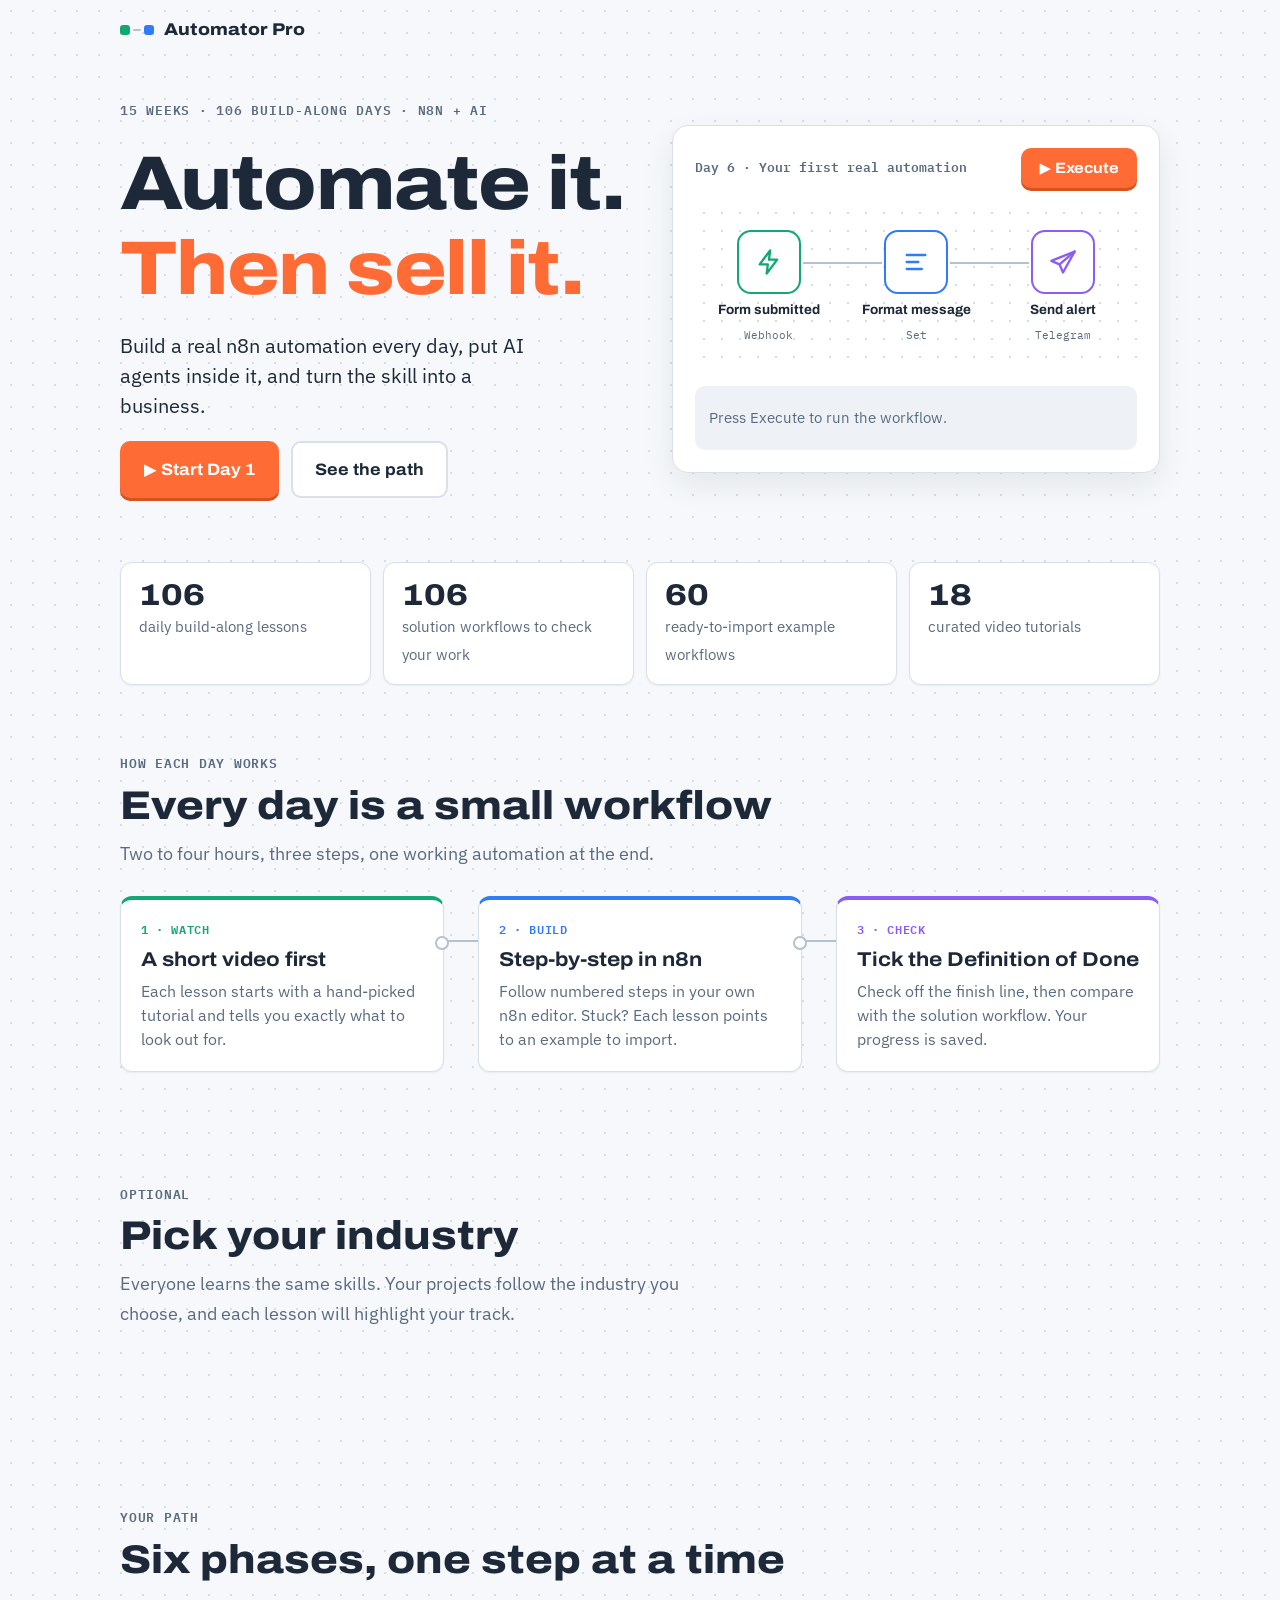
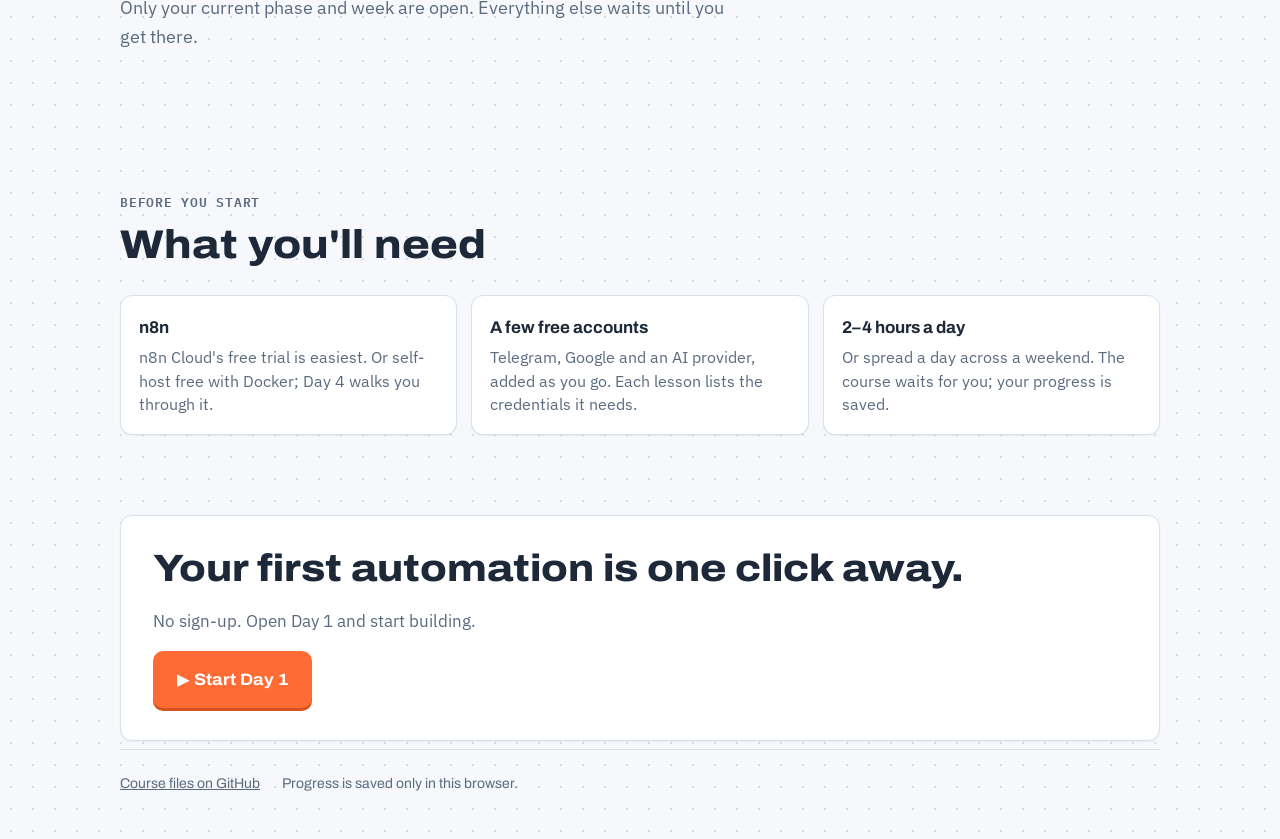
==== index.html @ a8061571 "Add course website: landing page and lesson viewer A bright, canvas-styled static site over the exis" ====
<!doctype html>
<html lang="en">
<head>
<meta charset="utf-8">
<meta name="viewport" content="width=device-width, initial-scale=1, viewport-fit=cover">
<meta name="description" content="Automator Pro: a 15-week, build-along n8n course. Build a real automation every day, add AI agents, then turn it into a business.">
<title>Automator Pro</title>
<link rel="preconnect" href="https://fonts.googleapis.com">
<link rel="preconnect" href="https://fonts.gstatic.com" crossorigin>
<link rel="stylesheet" href="https://fonts.googleapis.com/css2?family=Archivo:wdth,wght@100..125,500..800&family=IBM+Plex+Mono:wght@400;600&family=IBM+Plex+Sans:wght@400;600&display=swap">
<link rel="stylesheet" href="assets/theme.css">
<style>
.wrap{max-width:1040px;margin:0 auto}
.narrow{max-width:760px}

/* hero */
.hero{display:grid;grid-template-columns:1.05fr 1fr;gap:40px;align-items:center;padding-block:40px 64px}
.hero-copy{display:grid;gap:20px}
.hero h1{font-size:clamp(44px,7vw,76px);font-weight:800;letter-spacing:-.02em}
.hero h1 span{color:var(--run)}
.lede{font-size:20px;line-height:1.5;color:var(--ink);max-width:34ch}
.actions{display:flex;flex-wrap:wrap;gap:12px}
.resume{font-family:var(--display);font-size:14.5px;color:var(--muted)}
.facts{display:flex;flex-wrap:wrap;gap:8px}

/* demo canvas */
.demo{padding:22px;display:grid;gap:16px;background:var(--surface);border:1.5px solid var(--line);border-radius:16px;box-shadow:0 12px 32px rgba(29,41,57,.08)}
.demo-head{display:flex;justify-content:space-between;align-items:center;gap:10px}
.demo-head b{font-family:var(--mono);font-size:13px;font-weight:600;color:var(--muted)}
.flow{position:relative;display:grid;grid-template-columns:1fr 1fr 1fr;gap:28px;padding-block:10px;background-image:radial-gradient(var(--dots) 1.2px, transparent 1.3px);background-size:18px 18px;border-radius:10px;padding:26px 14px}
.flow .n{position:relative;display:grid;justify-items:center;gap:8px;text-align:center}
.flow .box{width:64px;height:64px;border-radius:14px;background:var(--surface);border:2px solid var(--c);display:flex;align-items:center;justify-content:center;position:relative;transition:box-shadow .2s ease}
.flow .box svg{width:28px;height:28px;stroke:var(--c);fill:none;stroke-width:2;stroke-linecap:round;stroke-linejoin:round}
.flow .n:not(:last-of-type)::after{content:"";position:absolute;top:32px;left:calc(50% + 34px);width:calc(100% - 68px + 28px);height:2px;background:var(--wire)}
.flow .label{font-family:var(--display);font-weight:700;font-size:13.5px;line-height:1.2}
.flow .sub{font-family:var(--mono);font-size:11px;color:var(--muted)}
.flow .tick{position:absolute;right:-8px;top:-8px;width:22px;height:22px;border-radius:50%;background:var(--ok);color:#fff;font-size:13px;display:flex;align-items:center;justify-content:center;opacity:0;transform:scale(.4);transition:all .2s ease}
.flow .n.done .tick{opacity:1;transform:scale(1)}
.flow .n.active .box{box-shadow:0 0 0 6px color-mix(in srgb, var(--c) 18%, transparent)}
.packet{position:absolute;top:calc(26px + 32px - 6px);left:0;width:12px;height:12px;border-radius:50%;background:var(--run);opacity:0;pointer-events:none}
.output{display:flex;gap:12px;align-items:flex-start;background:var(--surface-2);border-radius:10px;padding:12px 14px;font-size:15px;min-height:64px}
.output .icon{flex:0 0 auto;width:34px;height:34px;border-radius:50%;background:var(--action);color:#fff;display:flex;align-items:center;justify-content:center;font-weight:700;font-family:var(--display)}
.output .msg{line-height:1.45}
.output .msg b{font-family:var(--display)}
.output.idle{color:var(--muted);align-items:center}
.output.pop{animation:pop .35s ease}
@keyframes pop{from{transform:translateY(6px);opacity:0}to{transform:none;opacity:1}}

/* stats */
.stats{display:grid;grid-template-columns:repeat(4,1fr);gap:12px;margin-bottom:12px}
.stat{padding:16px 18px}
.stat b{display:block;font-family:var(--display);font-stretch:115%;font-weight:800;font-size:30px;line-height:1.1;font-variant-numeric:tabular-nums}
.stat span{font-size:14.5px;color:var(--muted)}

section{padding-block:56px}
.head{display:grid;gap:10px;margin-bottom:28px}
.head h2{font-size:clamp(28px,4.5vw,40px);font-weight:800}
.head .sub{color:var(--muted);font-size:18px;max-width:56ch}

/* how: three nodes joined by wires */
.how{display:grid;grid-template-columns:repeat(3,1fr);gap:34px}
.how .node{position:relative;padding:20px;display:grid;gap:8px;align-content:start;border-top:4px solid var(--c)}
.how .node:not(:last-child)::after{content:"";position:absolute;top:40px;right:-36px;width:36px;height:2px;background:var(--wire)}
.how .node:not(:last-child)::before{content:"";position:absolute;top:36px;right:-6px;width:10px;height:10px;border-radius:50%;background:var(--surface);border:2px solid var(--wire);z-index:1}
.how .k{font-family:var(--mono);font-size:12px;font-weight:600;color:var(--c);text-transform:uppercase;letter-spacing:.05em}
.how h3{font-size:20px}
.how p{color:var(--muted);font-size:15.5px;line-height:1.55}

/* tracks */
.tracks{display:flex;flex-wrap:wrap;gap:10px}
.tracks button{font-family:var(--display);font-weight:600;font-size:15px;background:var(--surface);border:1.5px solid var(--line);border-radius:999px;padding:9px 16px;cursor:pointer;color:var(--ink)}
.tracks button:hover{border-color:var(--ink)}
.tracks button[aria-pressed="true"]{background:var(--ink);color:#fff;border-color:var(--ink)}
.track-note{margin-top:14px;font-size:15.5px;color:var(--muted);min-height:1.6em}

/* path: phases as a vertical workflow */
.path{display:grid}
.phase{position:relative;padding-left:52px;padding-bottom:16px}
.phase::before{content:"";position:absolute;left:17px;top:38px;bottom:-2px;width:2px;background:var(--wire)}
.phase:last-child::before{display:none}
.pin{position:absolute;left:0;top:6px;width:36px;height:36px;border-radius:10px;background:var(--surface);border:2px solid var(--c);display:flex;align-items:center;justify-content:center;font-family:var(--display);font-weight:800;color:var(--c)}
.phase.current .pin{background:var(--c);color:#fff}
.phase > details{background:var(--surface);border:1.5px solid var(--line);border-radius:12px}
.phase.current > details{border-color:var(--c)}
.phase summary,.week summary{list-style:none;cursor:pointer}
.phase summary::-webkit-details-marker,.week summary::-webkit-details-marker{display:none}
.phase > details > summary{padding:16px 18px;display:grid;gap:4px}
.meta{display:flex;justify-content:space-between;gap:10px;font-family:var(--mono);font-size:12.5px;font-weight:600;color:var(--c);text-transform:uppercase;letter-spacing:.04em}
.meta em{font-style:normal;color:var(--muted);text-transform:none;letter-spacing:0;font-weight:400}
.phase h3{font-size:21px}
.phase .outcome{color:var(--muted);font-size:15.5px;line-height:1.5}
.toggle{font-family:var(--display);font-weight:700;font-size:14px;margin-top:4px}
details[open] > summary .toggle .show{display:none}
details:not([open]) > summary .toggle .hide{display:none}
.weeks{padding:0 12px 12px;display:grid;gap:6px}
.week{border-radius:10px;background:var(--surface-2)}
.week > summary{display:grid;grid-template-columns:auto 1fr auto;gap:12px;align-items:center;padding:11px 14px}
.week .wn{font-family:var(--mono);font-size:12.5px;color:var(--muted)}
.week .wt{font-family:var(--display);font-weight:700;font-size:15.5px}
.week .wp{font-family:var(--mono);font-size:12px;color:var(--muted)}
.days{list-style:none;margin:0;padding:0 8px 8px;display:grid;gap:2px}
.days a{display:grid;grid-template-columns:62px 1fr auto;gap:10px;align-items:center;text-decoration:none;color:var(--ink);padding:8px 10px;border-radius:8px;background:var(--surface)}
.days a:hover{outline:1.5px solid var(--c)}
.days .dn{font-family:var(--mono);font-size:12.5px;color:var(--muted)}
.days .dt{font-size:15.5px}
.days .ds{font-family:var(--mono);font-size:11.5px;color:var(--muted)}
.days .ds.done{color:var(--ok);font-weight:600}
.days a.next .dt{font-weight:600}
.days a.next .ds{color:var(--run);font-weight:600}

/* need */
.need{display:grid;grid-template-columns:repeat(3,1fr);gap:14px}
.need .node{padding:18px}
.need b{display:block;font-family:var(--display);font-size:17px;margin-bottom:4px}
.need p{font-size:15.5px;color:var(--muted);line-height:1.5}

.final{display:grid;gap:16px;justify-items:start;padding:32px;margin-block:24px 8px}
.final h2{font-size:clamp(26px,4.5vw,38px);font-weight:800}
.final p{color:var(--muted)}
footer{border-top:1px solid var(--line);padding-block:22px 44px;display:flex;flex-wrap:wrap;gap:10px 22px;font-family:var(--display);font-size:14px;color:var(--muted)}
footer a{color:var(--muted)}

@media (max-width:860px){
  .hero{grid-template-columns:1fr;gap:28px;padding-block:20px 44px}
  .stats{grid-template-columns:repeat(2,1fr)}
  .how{grid-template-columns:1fr;gap:26px}
  .how .node:not(:last-child)::after{top:auto;bottom:-26px;right:auto;left:40px;width:2px;height:26px}
  .how .node:not(:last-child)::before{top:auto;bottom:-6px;right:auto;left:36px}
  .need{grid-template-columns:1fr}
}
@media (max-width:520px){
  .flow{gap:14px;padding:22px 6px}
  .flow .box{width:54px;height:54px}
  .flow .n:not(:last-of-type)::after{top:27px;left:calc(50% + 29px);width:calc(100% - 58px + 14px)}
  .packet{top:calc(22px + 27px - 6px)}
  .btn.full-sm{width:100%}
  .days a{grid-template-columns:54px 1fr auto}
  .final{padding:22px}
}
@media (prefers-reduced-motion:reduce){.output.pop{animation:none}.flow .tick{transition:none}}
</style>
</head>
<body>
<div class="wrap">

<nav class="top" aria-label="Site">
  <a class="brand" href="index.html"><span class="brand-mark" aria-hidden="true"><i></i><i></i><i></i></span>Automator Pro</a>
  <a class="chip" id="track-chip" href="#tracks" hidden></a>
</nav>

<header class="hero">
  <div class="hero-copy">
    <p class="eyebrow">15 weeks · 106 build-along days · n8n + AI</p>
    <h1>Automate it.<br><span>Then sell it.</span></h1>
    <p class="lede">Build a real n8n automation every day, put AI agents inside it, and turn the skill into a business.</p>
    <div class="actions">
      <a class="btn run full-sm" id="cta" href="day.html?day=1">▶ Start Day 1</a>
      <a class="btn ghost full-sm" href="#path">See the path</a>
    </div>
    <p class="resume" id="resume" hidden></p>
  </div>

  <div class="demo" aria-labelledby="demo-title">
    <div class="demo-head">
      <b id="demo-title">Day 6 · Your first real automation</b>
      <button class="btn run" id="run" type="button" style="padding:9px 16px;font-size:15px">▶ Execute</button>
    </div>
    <div class="flow" id="flow">
      <div class="n" style="--c:var(--trigger)">
        <div class="box"><svg viewBox="0 0 24 24" aria-hidden="true"><path d="M13 2 4 14h7l-1 8 9-12h-7z"/></svg><span class="tick">✓</span></div>
        <span class="label">Form submitted</span><span class="sub">Webhook</span>
      </div>
      <div class="n" style="--c:var(--action)">
        <div class="box"><svg viewBox="0 0 24 24" aria-hidden="true"><path d="M4 6h16M4 12h10M4 18h13"/></svg><span class="tick">✓</span></div>
        <span class="label">Format message</span><span class="sub">Set</span>
      </div>
      <div class="n" style="--c:var(--ai)">
        <div class="box"><svg viewBox="0 0 24 24" aria-hidden="true"><path d="M22 3 2 11l7 3 3 7z"/><path d="m9 14 13-11"/></svg><span class="tick">✓</span></div>
        <span class="label">Send alert</span><span class="sub">Telegram</span>
      </div>
      <span class="packet" id="packet" aria-hidden="true"></span>
    </div>
    <div class="output idle" id="output" aria-live="polite">Press Execute to run the workflow.</div>
  </div>
</header>

<div class="stats">
  <div class="node stat"><b>106</b><span>daily build-along lessons</span></div>
  <div class="node stat"><b>106</b><span>solution workflows to check your work</span></div>
  <div class="node stat"><b>60</b><span>ready-to-import example workflows</span></div>
  <div class="node stat"><b>18</b><span>curated video tutorials</span></div>
</div>

<section id="how">
  <div class="head">
    <p class="eyebrow">How each day works</p>
    <h2>Every day is a small workflow</h2>
    <p class="sub">Two to four hours, three steps, one working automation at the end.</p>
  </div>
  <div class="how">
    <div class="node" style="--c:var(--trigger)"><span class="k">1 · Watch</span><h3>A short video first</h3><p>Each lesson starts with a hand-picked tutorial and tells you exactly what to look out for.</p></div>
    <div class="node" style="--c:var(--action)"><span class="k">2 · Build</span><h3>Step-by-step in n8n</h3><p>Follow numbered steps in your own n8n editor. Stuck? Each lesson points to an example to import.</p></div>
    <div class="node" style="--c:var(--ai)"><span class="k">3 · Check</span><h3>Tick the Definition of Done</h3><p>Check off the finish line, then compare with the solution workflow. Your progress is saved.</p></div>
  </div>
</section>

<section id="tracks">
  <div class="head">
    <p class="eyebrow">Optional</p>
    <h2>Pick your industry</h2>
    <p class="sub">Everyone learns the same skills. Your projects follow the industry you choose, and each lesson will highlight your track.</p>
  </div>
  <div class="tracks" id="track-buttons" role="group" aria-label="Industry tracks"></div>
  <p class="track-note" id="track-note"></p>
</section>

<section id="path">
  <div class="head">
    <p class="eyebrow">Your path</p>
    <h2>Six phases, one step at a time</h2>
    <p class="sub">Only your current phase and week are open. Everything else waits until you get there.</p>
  </div>
  <div class="path narrow" id="path-list"></div>
</section>

<section id="need">
  <div class="head">
    <p class="eyebrow">Before you start</p>
    <h2>What you'll need</h2>
  </div>
  <div class="need">
    <div class="node"><b>n8n</b><p>n8n Cloud's free trial is easiest. Or self-host free with Docker; Day 4 walks you through it.</p></div>
    <div class="node"><b>A few free accounts</b><p>Telegram, Google and an AI provider, added as you go. Each lesson lists the credentials it needs.</p></div>
    <div class="node"><b>2–4 hours a day</b><p>Or spread a day across a weekend. The course waits for you; your progress is saved.</p></div>
  </div>
</section>

<div class="node final">
  <h2>Your first automation is one click away.</h2>
  <p>No sign-up. Open Day 1 and start building.</p>
  <a class="btn run" id="cta-2" href="day.html?day=1">▶ Start Day 1</a>
</div>

<footer>
  <a href="https://github.com/SHIELD-T/n8n-workflows" target="_blank" rel="noopener">Course files on GitHub</a>
  <span>Progress is saved only in this browser.</span>
</footer>
</div>

<script src="assets/manifest.js"></script>
<script src="assets/progress.js"></script>
<script>
(function () {
  var C = window.AP_COURSE, days = C.days, state = AP.load();
  var colors = { 1: "--trigger", 2: "--action", 3: "--ai", 4: "--tools", 5: "--biz", 6: "--adv" };
  var weekPhase = {};
  C.phases.forEach(function (p) { p.weeks.forEach(function (w) { weekPhase[w] = p.phase; }); });

  // Continue where you left off.
  var nextDay = AP.nextDay(state, days);
  var next = days[nextDay - 1];
  var started = days.some(function (d) { return AP.touched(state, d.day); });
  if (started) {
    ["cta", "cta-2"].forEach(function (id) {
      var a = document.getElementById(id);
      a.href = "day.html?day=" + nextDay;
      a.textContent = "▶ Continue with Day " + nextDay;
    });
    var done = days.filter(function (d) { return AP.percent(state, d.day) === 100; }).length;
    var r = document.getElementById("resume");
    r.textContent = "Welcome back. " + done + " of " + days.length + " days done. Up next: " + next.title + ".";
    r.hidden = false;
  }

  // Industry tracks.
  var box = document.getElementById("track-buttons"), note = document.getElementById("track-note"),
      chip = document.getElementById("track-chip");
  function renderTrack() {
    var current = AP.getTrack(), t = AP.trackById(current);
    Array.prototype.forEach.call(box.children, function (b) { b.setAttribute("aria-pressed", String(b.dataset.id === current)); });
    note.textContent = t ? "Nice. Each lesson's Industry Track section will be tuned to " + t.label + ". Tap it again to clear." : "";
    chip.hidden = !t;
    if (t) chip.textContent = "Track: " + t.label;
  }
  AP.tracks.forEach(function (t) {
    var b = document.createElement("button");
    b.type = "button"; b.dataset.id = t.id; b.textContent = t.label;
    b.addEventListener("click", function () { AP.setTrack(AP.getTrack() === t.id ? "" : t.id); renderTrack(); });
    box.appendChild(b);
  });
  renderTrack();

  // The path: phases > weeks > days. Only the current phase and week start open.
  var list = document.getElementById("path-list");
  C.phases.forEach(function (p) {
    var pdays = days.filter(function (d) { return p.weeks.indexOf(d.week) !== -1; });
    var pdone = pdays.filter(function (d) { return AP.percent(state, d.day) === 100; }).length;
    var isCur = weekPhase[next.week] === p.phase;
    var el = document.createElement("div");
    el.className = "phase" + (isCur ? " current" : "");
    el.style.setProperty("--c", "var(" + colors[p.phase] + ")");
    var wk = p.weeks.length > 1 ? "Weeks " + p.weeks[0] + "–" + p.weeks[p.weeks.length - 1] : "Week " + p.weeks[0];
    el.innerHTML = '<span class="pin" aria-hidden="true">' + p.phase + '</span>' +
      '<details' + (isCur ? " open" : "") + '><summary>' +
        '<span class="meta">Phase ' + p.phase + ' · ' + wk + '<em>' + pdone + '/' + pdays.length + ' days</em></span>' +
        '<h3></h3><p class="outcome"></p>' +
        '<span class="toggle"><span class="show">Show weeks ↓</span><span class="hide">Hide weeks ↑</span></span>' +
      '</summary><div class="weeks"></div></details>';
    el.querySelector("h3").textContent = p.name;
    el.querySelector(".outcome").textContent = p.outcome;
    var weeksEl = el.querySelector(".weeks");

    p.weeks.forEach(function (wnum) {
      var w = C.weeks.filter(function (x) { return x.week === wnum; })[0];
      var wdays = days.filter(function (d) { return d.week === wnum; });
      var wdone = wdays.filter(function (d) { return AP.percent(state, d.day) === 100; }).length;
      var wd = document.createElement("details");
      wd.className = "week";
      if (next.week === wnum) wd.open = true;
      wd.innerHTML = '<summary><span class="wn">Week ' + wnum + '</span><span class="wt"></span><span class="wp">' + wdone + '/' + wdays.length + '</span></summary><ul class="days"></ul>';
      wd.querySelector(".wt").textContent = w.title;
      var ul = wd.querySelector(".days");
      wdays.forEach(function (d) {
        var pct = AP.percent(state, d.day);
        var status = pct === 100 ? "✓ Done" : d.day === nextDay ? "Up next" : pct > 0 ? pct + "%" : d.time;
        var li = document.createElement("li");
        li.innerHTML = '<a href="day.html?day=' + d.day + '"' + (d.day === nextDay ? ' class="next"' : "") + '>' +
          '<span class="dn">Day ' + d.day + '</span><span class="dt"></span>' +
          '<span class="ds' + (pct === 100 ? " done" : "") + '">' + status + '</span></a>';
        li.querySelector(".dt").textContent = d.title;
        ul.appendChild(li);
      });
      weeksEl.appendChild(wd);
    });
    list.appendChild(el);
  });

  // Hero demo: run the three-node workflow.
  var runBtn = document.getElementById("run"), flow = document.getElementById("flow"),
      nodes = flow.querySelectorAll(".n"), packet = document.getElementById("packet"),
      out = document.getElementById("output");
  var reduce = window.matchMedia && matchMedia("(prefers-reduced-motion: reduce)").matches;
  var leads = [
    ["Amina Wanjiru", "Is the Saturday class still open?"],
    ["Brian Otieno", "Can I pay in two instalments?"],
    ["Grace Achieng", "Do you deliver to Nakuru?"]
  ];
  var runs = 0;
  function centre(n) {
    var b = n.querySelector(".box"), f = flow.getBoundingClientRect(), r = b.getBoundingClientRect();
    return r.left - f.left + r.width / 2 - 6;
  }
  function show(i) {
    var lead = leads[i % leads.length];
    out.className = "output pop";
    out.innerHTML = '<span class="icon">✈</span><span class="msg"><b>New form entry</b><br></span>';
    out.querySelector(".msg").appendChild(document.createTextNode(lead[0] + ": “" + lead[1] + "” · just now"));
  }
  runBtn.addEventListener("click", function () {
    runBtn.disabled = true;
    Array.prototype.forEach.call(nodes, function (n) { n.classList.remove("done", "active"); });
    out.className = "output idle"; out.textContent = "Running…";
    var i = runs++;
    if (reduce || !packet.animate) {
      Array.prototype.forEach.call(nodes, function (n) { n.classList.add("done"); });
      show(i); runBtn.disabled = false; return;
    }
    var step = 0;
    (function hop() {
      var n = nodes[step];
      n.classList.add("active");
      setTimeout(function () {
        n.classList.remove("active"); n.classList.add("done");
        if (step === nodes.length - 1) { show(i); runBtn.disabled = false; return; }
        var from = centre(nodes[step]), to = centre(nodes[step + 1]);
        packet.style.opacity = 1;
        packet.animate([{ transform: "translateX(" + from + "px)" }, { transform: "translateX(" + to + "px)" }],
          { duration: 480, easing: "ease-in-out" }).onfinish = function () {
            packet.style.opacity = 0; step++; hop();
          };
      }, 280);
    })();
  });
})();
</script>
</body>
</html>
---- assets/theme.css ----
/* Automator Pro site theme. One bright look on purpose: it stays light in every
   system theme. The dotted background is the n8n editor canvas; node colours
   follow n8n's own logic (green trigger, blue action, purple AI, ...). */
:root{
  color-scheme:light;
  --canvas:#F6F8FB;
  --dots:#D5DDE8;
  --surface:#FFFFFF;
  --surface-2:#EEF2F7;
  --ink:#1D2939;
  --muted:#5A6B80;
  --line:#D8E0EA;
  --wire:#B4C1D1;
  --run:#FF6B35;          /* the Execute button */
  --run-ink:#FFFFFF;
  --ok:#16A34A;
  --trigger:#12A874;      /* phase 1 */
  --action:#2F7CF6;       /* phase 2 */
  --ai:#8B5CF6;           /* phase 3 */
  --tools:#E8950C;        /* phase 4 */
  --biz:#E6457E;          /* phase 5 */
  --adv:#0B9FA3;          /* phase 6 */
  --display:"Archivo","Segoe UI",system-ui,sans-serif;
  --body:"IBM Plex Sans","Segoe UI",system-ui,sans-serif;
  --mono:"IBM Plex Mono",ui-monospace,"SFMono-Regular",Menlo,monospace;
}
*{box-sizing:border-box}
html{background:var(--canvas)}
body{
  margin:0;color:var(--ink);font-family:var(--body);font-size:17px;line-height:1.65;
  padding-inline:20px;-webkit-text-size-adjust:100%;
  background-color:var(--canvas);
  background-image:radial-gradient(var(--dots) 1.2px, transparent 1.3px);
  background-size:22px 22px;
}
img{max-width:100%}
[hidden]{display:none!important}
h1,h2,h3,h4{font-family:var(--display);font-stretch:112%;line-height:1.12;text-wrap:balance;margin:0}
p{margin:0}
a{color:var(--action)}
a:focus-visible,button:focus-visible,summary:focus-visible,input:focus-visible{outline:3px solid var(--run);outline-offset:3px;border-radius:8px}
.eyebrow{font-family:var(--mono);font-size:12.5px;font-weight:600;letter-spacing:.06em;text-transform:uppercase;color:var(--muted)}

/* top bar */
.top{display:flex;justify-content:space-between;align-items:center;gap:12px;padding-block:16px}
.brand{display:flex;align-items:center;gap:10px;font-family:var(--display);font-stretch:112%;font-weight:800;font-size:17px;text-decoration:none;color:var(--ink)}
.brand-mark{display:flex;align-items:center;gap:3px}
.brand-mark i{width:10px;height:10px;border-radius:3px;display:block}
.brand-mark i:nth-child(1){background:var(--trigger)}
.brand-mark i:nth-child(2){width:8px;height:2px;border-radius:2px;background:var(--wire)}
.brand-mark i:nth-child(3){background:var(--action)}
.chip{display:inline-flex;align-items:center;gap:6px;font-family:var(--display);font-weight:600;font-size:13.5px;background:var(--surface);border:1px solid var(--line);border-radius:999px;padding:5px 12px;color:var(--ink);text-decoration:none}

/* buttons */
.btn{display:inline-flex;align-items:center;justify-content:center;gap:8px;font-family:var(--display);font-stretch:108%;font-weight:700;font-size:16.5px;text-decoration:none;border-radius:10px;padding:13px 22px;border:2px solid transparent;cursor:pointer;transition:transform .15s ease, box-shadow .15s ease}
.btn:hover{transform:translateY(-1px)}
.btn.run{background:var(--run);color:var(--run-ink);box-shadow:0 3px 0 #D4531F}
.btn.run:active{transform:translateY(2px);box-shadow:0 1px 0 #D4531F}
.btn.ghost{background:var(--surface);color:var(--ink);border-color:var(--line)}
.btn.ghost:hover{border-color:var(--ink)}

/* a workflow node card */
.node{background:var(--surface);border:1.5px solid var(--line);border-radius:12px;box-shadow:0 1px 2px rgba(29,41,57,.06)}

@media (prefers-reduced-motion:reduce){
  .btn{transition:none}
  .btn:hover{transform:none}
}
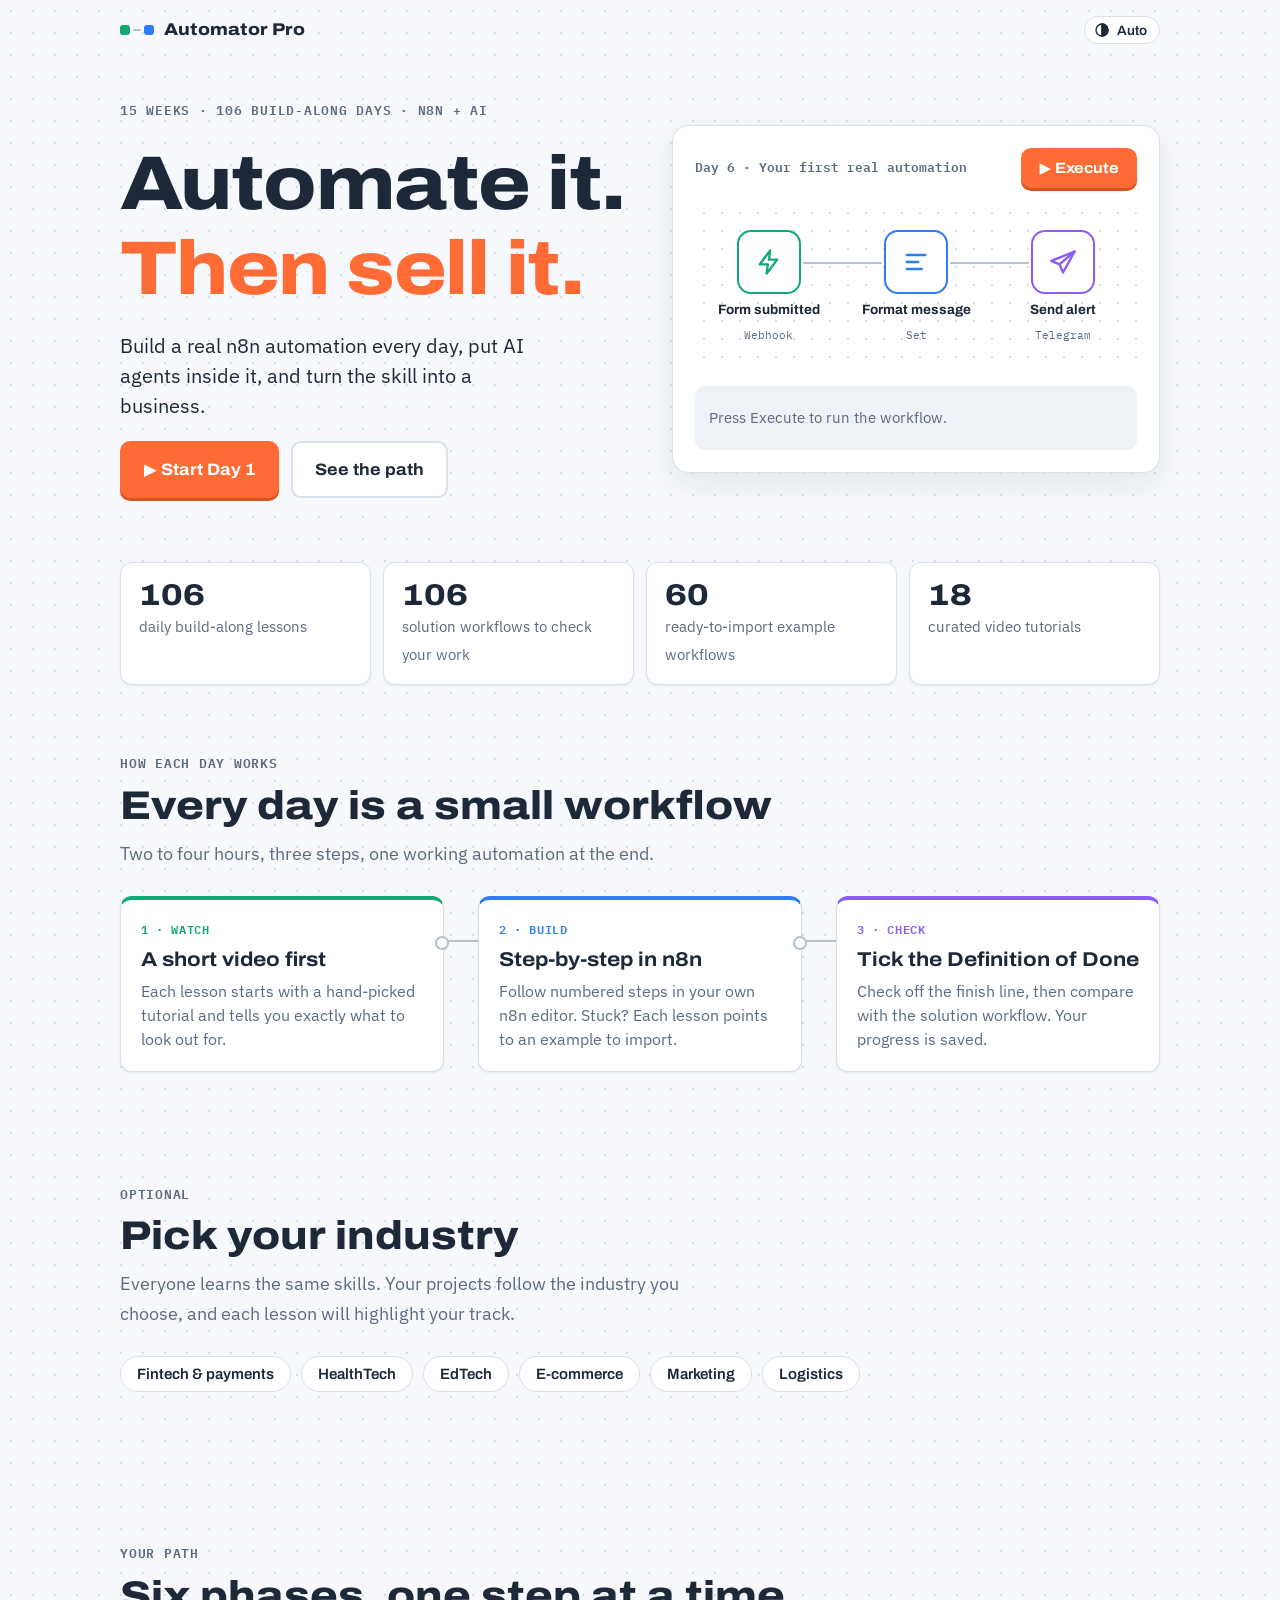
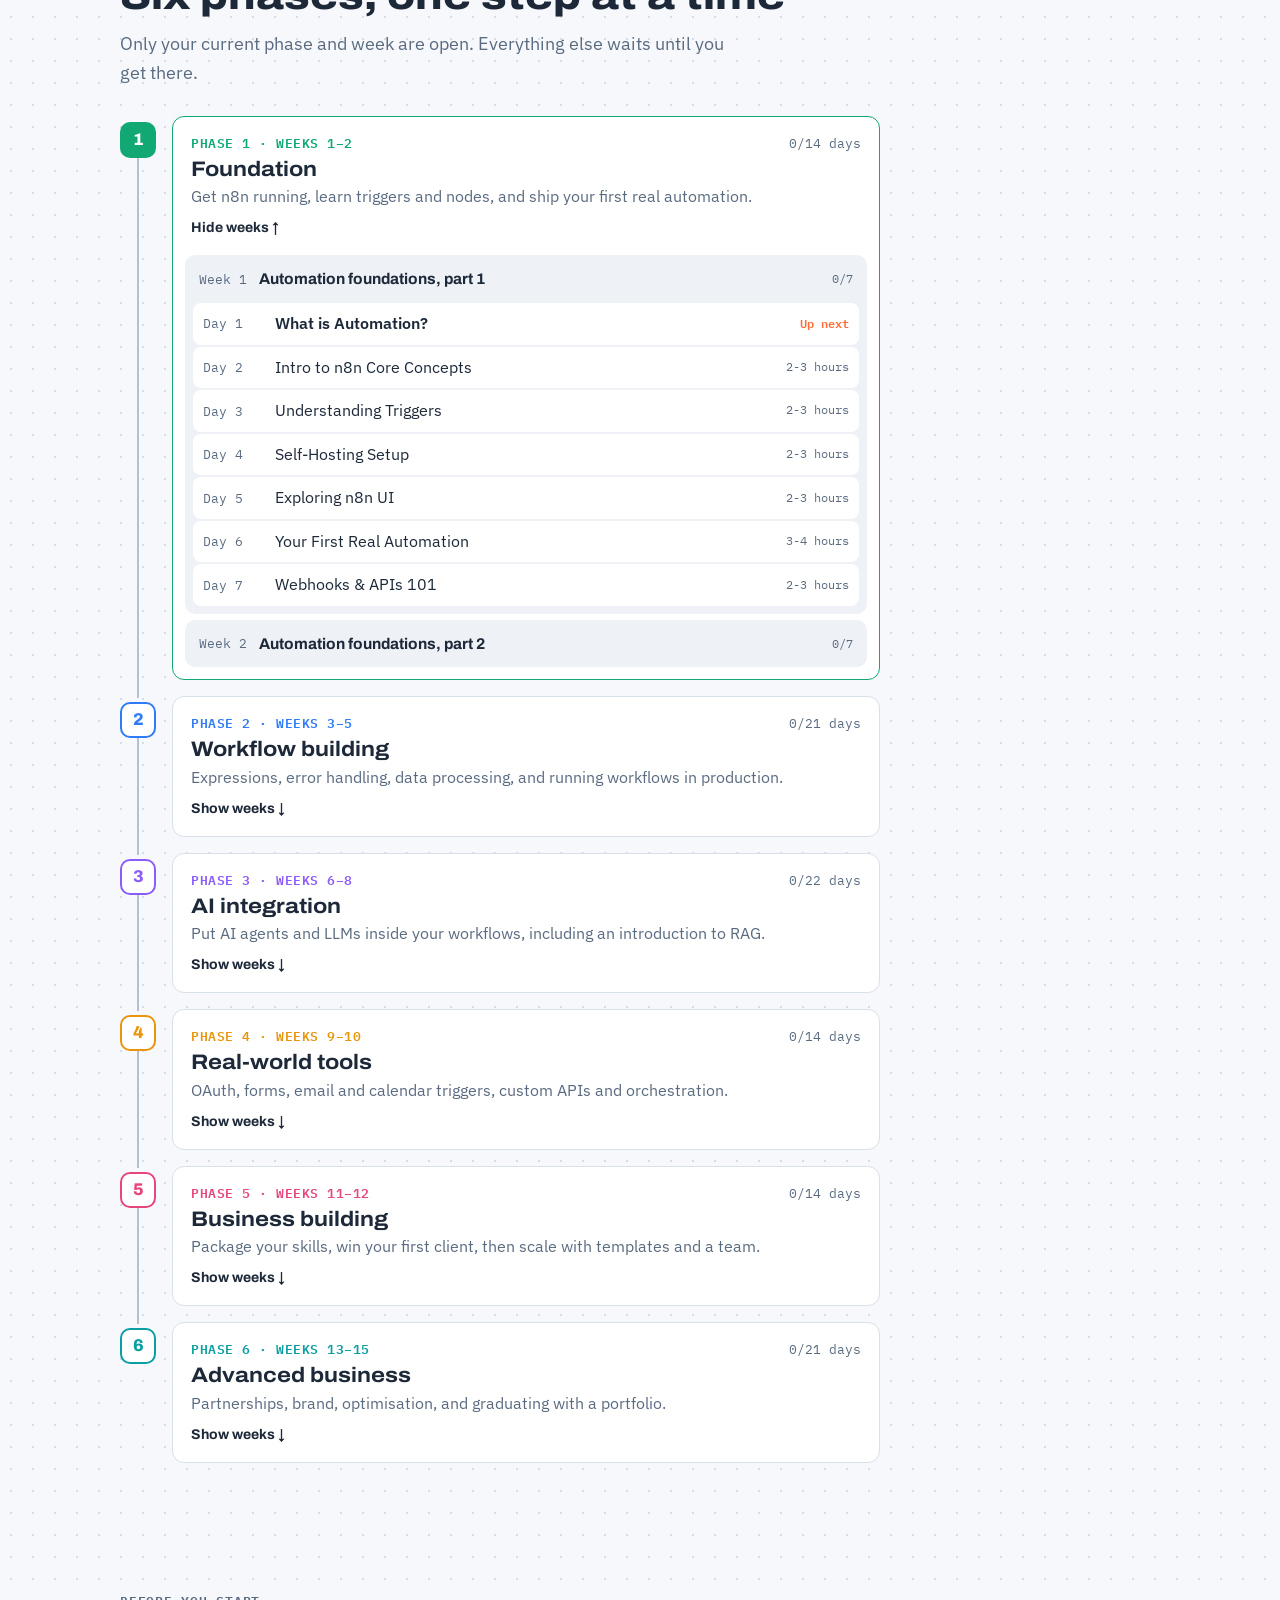
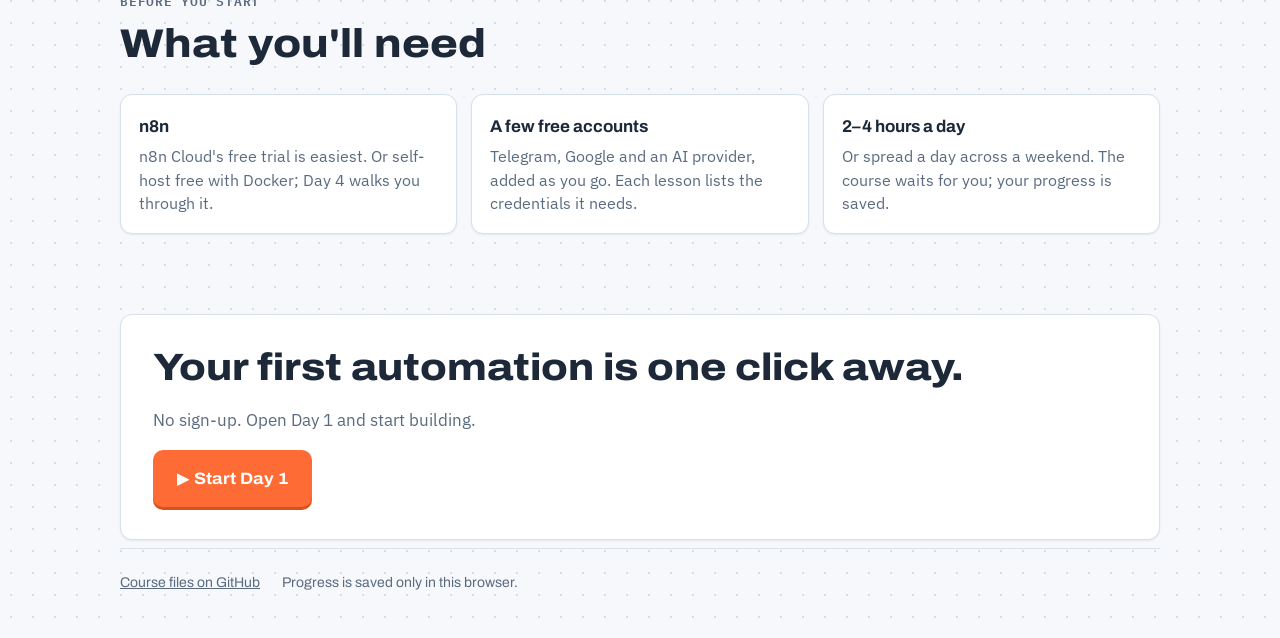
==== commit b38604e3: "Add light/dark theme switch to the course website The site follows the device's light or dark settin" ====
--- a/index.html
+++ b/index.html
@@ -9,6 +9,7 @@
 <link rel="preconnect" href="https://fonts.gstatic.com" crossorigin>
 <link rel="stylesheet" href="https://fonts.googleapis.com/css2?family=Archivo:wdth,wght@100..125,500..800&family=IBM+Plex+Mono:wght@400;600&family=IBM+Plex+Sans:wght@400;600&display=swap">
 <link rel="stylesheet" href="assets/theme.css">
+<script src="assets/theme.js"></script>
 <style>
 .wrap{max-width:1040px;margin:0 auto}
 .narrow{max-width:760px}
@@ -24,7 +25,7 @@
 .facts{display:flex;flex-wrap:wrap;gap:8px}
 
 /* demo canvas */
-.demo{padding:22px;display:grid;gap:16px;background:var(--surface);border:1.5px solid var(--line);border-radius:16px;box-shadow:0 12px 32px rgba(29,41,57,.08)}
+.demo{padding:22px;display:grid;gap:16px;background:var(--surface);border:1.5px solid var(--line);border-radius:16px;box-shadow:0 12px 32px var(--shadow)}
 .demo-head{display:flex;justify-content:space-between;align-items:center;gap:10px}
 .demo-head b{font-family:var(--mono);font-size:13px;font-weight:600;color:var(--muted)}
 .flow{position:relative;display:grid;grid-template-columns:1fr 1fr 1fr;gap:28px;padding-block:10px;background-image:radial-gradient(var(--dots) 1.2px, transparent 1.3px);background-size:18px 18px;border-radius:10px;padding:26px 14px}
@@ -34,12 +35,12 @@
 .flow .n:not(:last-of-type)::after{content:"";position:absolute;top:32px;left:calc(50% + 34px);width:calc(100% - 68px + 28px);height:2px;background:var(--wire)}
 .flow .label{font-family:var(--display);font-weight:700;font-size:13.5px;line-height:1.2}
 .flow .sub{font-family:var(--mono);font-size:11px;color:var(--muted)}
-.flow .tick{position:absolute;right:-8px;top:-8px;width:22px;height:22px;border-radius:50%;background:var(--ok);color:#fff;font-size:13px;display:flex;align-items:center;justify-content:center;opacity:0;transform:scale(.4);transition:all .2s ease}
+.flow .tick{position:absolute;right:-8px;top:-8px;width:22px;height:22px;border-radius:50%;background:var(--ok);color:var(--on-color);font-size:13px;display:flex;align-items:center;justify-content:center;opacity:0;transform:scale(.4);transition:all .2s ease}
 .flow .n.done .tick{opacity:1;transform:scale(1)}
 .flow .n.active .box{box-shadow:0 0 0 6px color-mix(in srgb, var(--c) 18%, transparent)}
 .packet{position:absolute;top:calc(26px + 32px - 6px);left:0;width:12px;height:12px;border-radius:50%;background:var(--run);opacity:0;pointer-events:none}
 .output{display:flex;gap:12px;align-items:flex-start;background:var(--surface-2);border-radius:10px;padding:12px 14px;font-size:15px;min-height:64px}
-.output .icon{flex:0 0 auto;width:34px;height:34px;border-radius:50%;background:var(--action);color:#fff;display:flex;align-items:center;justify-content:center;font-weight:700;font-family:var(--display)}
+.output .icon{flex:0 0 auto;width:34px;height:34px;border-radius:50%;background:var(--action);color:var(--on-color);display:flex;align-items:center;justify-content:center;font-weight:700;font-family:var(--display)}
 .output .msg{line-height:1.45}
 .output .msg b{font-family:var(--display)}
 .output.idle{color:var(--muted);align-items:center}
@@ -70,7 +71,7 @@
 .tracks{display:flex;flex-wrap:wrap;gap:10px}
 .tracks button{font-family:var(--display);font-weight:600;font-size:15px;background:var(--surface);border:1.5px solid var(--line);border-radius:999px;padding:9px 16px;cursor:pointer;color:var(--ink)}
 .tracks button:hover{border-color:var(--ink)}
-.tracks button[aria-pressed="true"]{background:var(--ink);color:#fff;border-color:var(--ink)}
+.tracks button[aria-pressed="true"]{background:var(--ink);color:var(--surface);border-color:var(--ink)}
 .track-note{margin-top:14px;font-size:15.5px;color:var(--muted);min-height:1.6em}
 
 /* path: phases as a vertical workflow */
@@ -79,7 +80,7 @@
 .phase::before{content:"";position:absolute;left:17px;top:38px;bottom:-2px;width:2px;background:var(--wire)}
 .phase:last-child::before{display:none}
 .pin{position:absolute;left:0;top:6px;width:36px;height:36px;border-radius:10px;background:var(--surface);border:2px solid var(--c);display:flex;align-items:center;justify-content:center;font-family:var(--display);font-weight:800;color:var(--c)}
-.phase.current .pin{background:var(--c);color:#fff}
+.phase.current .pin{background:var(--c);color:var(--on-color)}
 .phase > details{background:var(--surface);border:1.5px solid var(--line);border-radius:12px}
 .phase.current > details{border-color:var(--c)}
 .phase summary,.week summary{list-style:none;cursor:pointer}
@@ -145,7 +146,10 @@
 
 <nav class="top" aria-label="Site">
   <a class="brand" href="index.html"><span class="brand-mark" aria-hidden="true"><i></i><i></i><i></i></span>Automator Pro</a>
-  <a class="chip" id="track-chip" href="#tracks" hidden></a>
+  <div class="top-right">
+    <a class="chip" id="track-chip" href="#tracks" hidden></a>
+    <button class="theme-toggle" type="button" data-theme-toggle></button>
+  </div>
 </nav>
 
 <header class="hero">
--- a/assets/theme.css
+++ b/assets/theme.css
@@ -1,6 +1,7 @@
-/* Automator Pro site theme. One bright look on purpose: it stays light in every
-   system theme. The dotted background is the n8n editor canvas; node colours
-   follow n8n's own logic (green trigger, blue action, purple AI, ...). */
+/* Automator Pro site theme. Bright by default; follows the device's dark mode
+   unless the visitor picks Light or Dark with the toggle (assets/theme.js sets
+   data-theme on <html>). The dotted background is the n8n editor canvas; node
+   colours follow n8n's own logic (green trigger, blue action, purple AI, ...). */
 :root{
   color-scheme:light;
   --canvas:#F6F8FB;
@@ -13,6 +14,8 @@
   --wire:#B4C1D1;
   --run:#FF6B35;          /* the Execute button */
   --run-ink:#FFFFFF;
+  --run-edge:#D4531F;
+  --on-color:#FFFFFF;     /* text on a filled phase/node colour */
   --ok:#16A34A;
   --trigger:#12A874;      /* phase 1 */
   --action:#2F7CF6;       /* phase 2 */
@@ -20,9 +23,38 @@
   --tools:#E8950C;        /* phase 4 */
   --biz:#E6457E;          /* phase 5 */
   --adv:#0B9FA3;          /* phase 6 */
+  --bar-bg:rgba(246,248,251,.94);
+  --code-bg:#1D2939;
+  --code-ink:#E6ECF3;
+  --flag-bg:#FFF3DB;
+  --flag-ink:#8A5A00;
+  --mark:#FFE7B3;
+  --win-bg:#E9F9EF;
+  --shadow:rgba(29,41,57,.08);
   --display:"Archivo","Segoe UI",system-ui,sans-serif;
   --body:"IBM Plex Sans","Segoe UI",system-ui,sans-serif;
   --mono:"IBM Plex Mono",ui-monospace,"SFMono-Regular",Menlo,monospace;
+}
+/* Dark: the n8n canvas at night. Same roles, brighter node colours. */
+@media (prefers-color-scheme: dark){
+  :root:not([data-theme="light"]){
+    color-scheme:dark;
+    --canvas:#12171F; --dots:#28313D; --surface:#1A212B; --surface-2:#232C38;
+    --ink:#E6EDF5; --muted:#9AA8B8; --line:#2F3A48; --wire:#4B596B;
+    --run:#FF7A45; --run-ink:#1A0D05; --run-edge:#C4541F; --on-color:#0F141A; --ok:#2FC46A;
+    --trigger:#2FCB8E; --action:#5B9BFF; --ai:#A78BFA; --tools:#F5A524; --biz:#F472A6; --adv:#2CC5C9;
+    --bar-bg:rgba(18,23,31,.92); --code-bg:#0B0F15; --code-ink:#DCE4EE;
+    --flag-bg:#3A2C0E; --flag-ink:#FFD58A; --mark:#5A4413; --win-bg:#123222; --shadow:rgba(0,0,0,.35);
+  }
+}
+:root[data-theme="dark"]{
+  color-scheme:dark;
+  --canvas:#12171F; --dots:#28313D; --surface:#1A212B; --surface-2:#232C38;
+  --ink:#E6EDF5; --muted:#9AA8B8; --line:#2F3A48; --wire:#4B596B;
+  --run:#FF7A45; --run-ink:#1A0D05; --run-edge:#C4541F; --on-color:#0F141A; --ok:#2FC46A;
+  --trigger:#2FCB8E; --action:#5B9BFF; --ai:#A78BFA; --tools:#F5A524; --biz:#F472A6; --adv:#2CC5C9;
+  --bar-bg:rgba(18,23,31,.92); --code-bg:#0B0F15; --code-ink:#DCE4EE;
+  --flag-bg:#3A2C0E; --flag-ink:#FFD58A; --mark:#5A4413; --win-bg:#123222; --shadow:rgba(0,0,0,.35);
 }
 *{box-sizing:border-box}
 html{background:var(--canvas)}
@@ -51,16 +83,23 @@
 .brand-mark i:nth-child(3){background:var(--action)}
 .chip{display:inline-flex;align-items:center;gap:6px;font-family:var(--display);font-weight:600;font-size:13.5px;background:var(--surface);border:1px solid var(--line);border-radius:999px;padding:5px 12px;color:var(--ink);text-decoration:none}
 
+/* theme toggle: Auto / Light / Dark */
+.theme-toggle{display:inline-flex;align-items:center;gap:7px;font-family:var(--display);font-weight:600;font-size:13.5px;background:var(--surface);color:var(--ink);border:1px solid var(--line);border-radius:999px;padding:5px 12px 5px 9px;cursor:pointer}
+.theme-toggle:hover{border-color:var(--ink)}
+.theme-toggle svg{width:16px;height:16px;stroke:currentColor;fill:none;stroke-width:2;stroke-linecap:round;stroke-linejoin:round}
+.top-right{display:flex;align-items:center;gap:8px}
+@media (max-width:520px){.theme-toggle span{display:none}.theme-toggle{padding:7px}.brand{font-size:16px}}
+
 /* buttons */
 .btn{display:inline-flex;align-items:center;justify-content:center;gap:8px;font-family:var(--display);font-stretch:108%;font-weight:700;font-size:16.5px;text-decoration:none;border-radius:10px;padding:13px 22px;border:2px solid transparent;cursor:pointer;transition:transform .15s ease, box-shadow .15s ease}
 .btn:hover{transform:translateY(-1px)}
-.btn.run{background:var(--run);color:var(--run-ink);box-shadow:0 3px 0 #D4531F}
-.btn.run:active{transform:translateY(2px);box-shadow:0 1px 0 #D4531F}
+.btn.run{background:var(--run);color:var(--run-ink);box-shadow:0 3px 0 var(--run-edge)}
+.btn.run:active{transform:translateY(2px);box-shadow:0 1px 0 var(--run-edge)}
 .btn.ghost{background:var(--surface);color:var(--ink);border-color:var(--line)}
 .btn.ghost:hover{border-color:var(--ink)}
 
 /* a workflow node card */
-.node{background:var(--surface);border:1.5px solid var(--line);border-radius:12px;box-shadow:0 1px 2px rgba(29,41,57,.06)}
+.node{background:var(--surface);border:1.5px solid var(--line);border-radius:12px;box-shadow:0 1px 2px var(--shadow)}
 
 @media (prefers-reduced-motion:reduce){
   .btn{transition:none}
